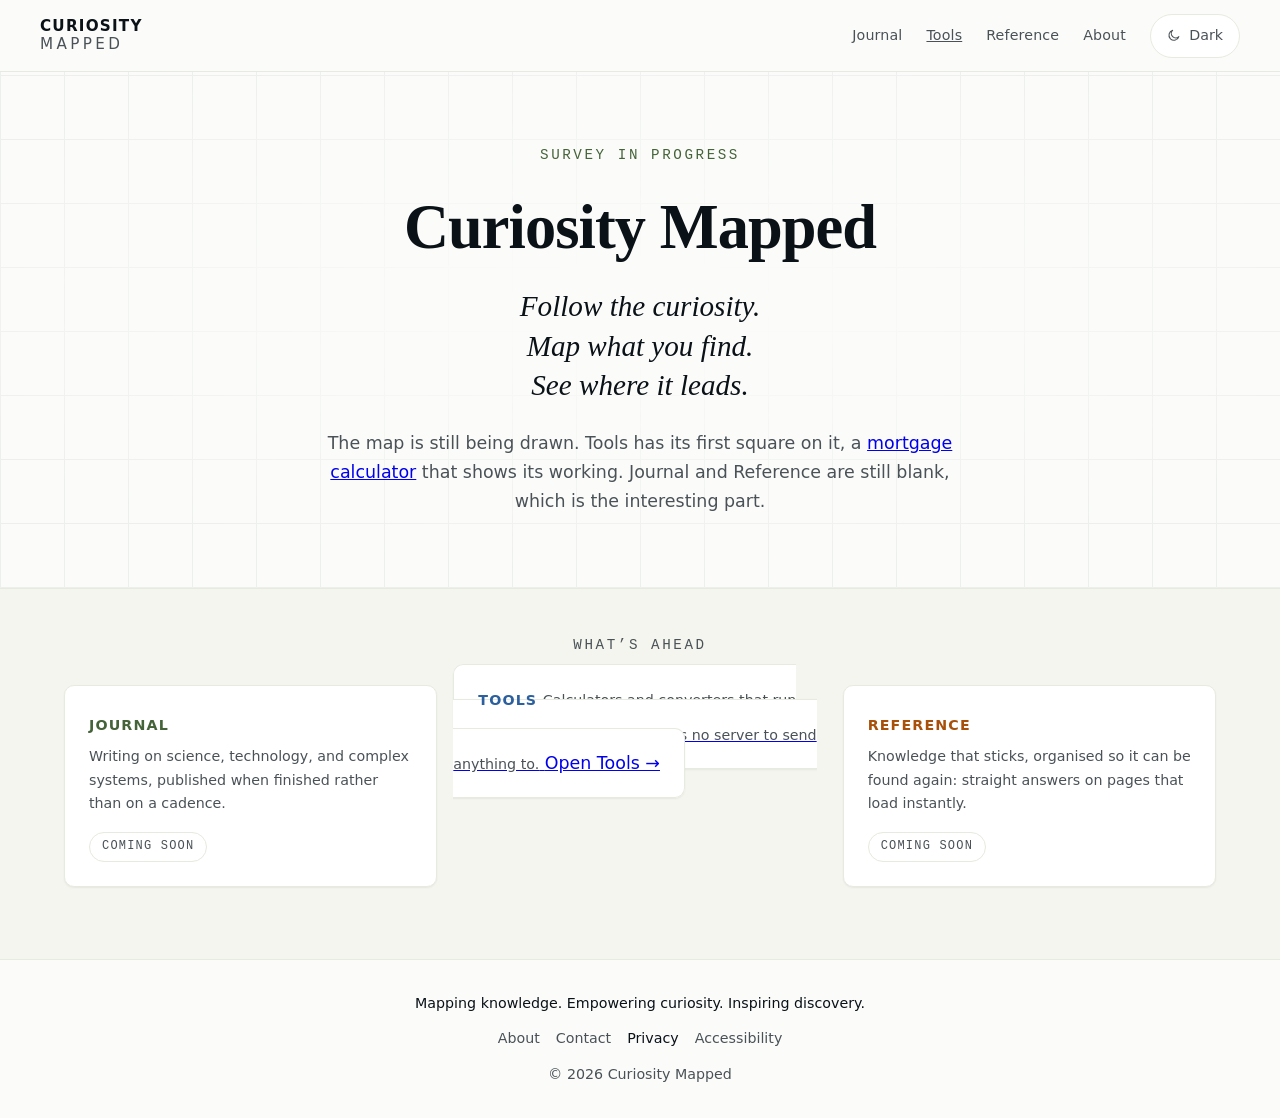
==== docs/index.html @ 0c702505 "reword the nav availability hint for screen readers" ====
<!DOCTYPE html>
<html lang="en">
<head>
<!-- Google tag (gtag.js) -->
<script async src="https://www.googletagmanager.com/gtag/js?id=G-6ZT7DLXEBG"></script>
<script>
  window.dataLayer = window.dataLayer || [];
  function gtag(){dataLayer.push(arguments);}
  gtag('js', new Date());

  gtag('config', 'G-6ZT7DLXEBG');
</script>
<!-- End Google tag -->
<meta charset="utf-8">
<meta name="viewport" content="width=device-width, initial-scale=1">
<meta name="referrer" content="strict-origin-when-cross-origin">

<!-- Cascade layer order is declared in the document, not in the stylesheet, so it
     can never depend on the order rules happen to appear in. -->
<style>@layer tokens, base, components, utilities;</style>

<title>Curiosity Mapped</title>
<meta name="description" content="Curiosity Mapped explores science, technology, and complex systems: tools, writing, and reference, all running in your browser. Launching soon.">

<link rel="canonical" href="https://curiositymapped.com/">

<meta name="color-scheme" content="light dark">
<meta name="theme-color" content="#fbfcfa" media="(prefers-color-scheme: light)">
<meta name="theme-color" content="#02090e" media="(prefers-color-scheme: dark)">

<meta property="og:type" content="website">
<meta property="og:site_name" content="Curiosity Mapped">
<meta property="og:title" content="Curiosity Mapped">
<meta property="og:description" content="Curiosity Mapped explores science, technology, and complex systems: tools, writing, and reference, all running in your browser. Launching soon.">
<meta property="og:url" content="https://curiositymapped.com/">
<meta property="og:locale" content="en_US">
<!-- Absolute by requirement: crawlers do not resolve relative og:image URLs. -->
<meta property="og:image" content="https://curiositymapped.com/assets/og.png">
<meta property="og:image:type" content="image/png">
<meta property="og:image:width" content="1200">
<meta property="og:image:height" content="630">
<meta property="og:image:alt" content="Curiosity Mapped: follow the curiosity, map what you find, see where it leads.">
<!-- Safe now that a 1200x630 image exists; a large-image card without one renders broken. -->
<meta name="twitter:card" content="summary_large_image">

<!-- A favicon has no cascade to inherit, so it carries its own prefers-color-scheme block. -->
<link rel="icon" href="data:image/svg+xml,%3Csvg xmlns='http://www.w3.org/2000/svg' viewBox='0 0 32 32'%3E%3Cstyle%3E.b{fill:%23fbfcfa}.s{stroke:%23456339}.d{fill:%23456339}@media(prefers-color-scheme:dark){.b{fill:%2302090e}.s{stroke:%23b9e87f}.d{fill:%23b9e87f}}%3C/style%3E%3Crect class='b' width='32' height='32' rx='6'/%3E%3Cpath class='s' d='M6 23C12 23 12 18 17 17 22 16 22 10 26 8' fill='none' stroke-width='2.2' stroke-linecap='round'/%3E%3Ccircle class='d' cx='6' cy='23' r='2.4'/%3E%3Ccircle class='d' cx='26' cy='8' r='2.4'/%3E%3C/svg%3E">

<link rel="icon" type="image/png" sizes="32x32" href="/assets/favicon-32.png">
<link rel="icon" type="image/png" sizes="16x16" href="/assets/favicon-16.png">
<!-- iOS ignores rel=icon entirely and masks this into its own squircle. -->
<link rel="apple-touch-icon" sizes="180x180" href="/assets/apple-touch-icon.png">
<link rel="manifest" href="/site.webmanifest">

<script>
  /* Runs before first paint, so the stored choice never flashes the wrong theme.
     localStorage *throws* in a private window or with site data blocked (it does
     not return null), and an uncaught throw here would leave the page unstyled.
     Placed above the stylesheet links: a parser-blocking script that follows a
     <link rel="stylesheet"> waits on that sheet to load before it runs. */
  try {
    var t = localStorage.getItem('cm-theme');
    if (t === 'dark' || t === 'light') document.documentElement.dataset.theme = t;
  } catch (e) {}
  document.documentElement.classList.add('js');
</script>

<!-- Listed in layer order for readability only. The @layer statement above already
     fixes the cascade, so these four sheets may land in any order. -->
<link rel="stylesheet" href="/css/tokens.css">
<link rel="stylesheet" href="/css/base.css">
<link rel="stylesheet" href="/css/components.css">
<link rel="stylesheet" href="/css/utilities.css">

<!-- Behaviour only; the pre-paint theme boot above must stay inline. -->
<script src="/js/main.js" defer></script>

<script type="application/ld+json">
{
  "@context": "https://schema.org",
  "@graph": [
    {
      "@type": "WebSite",
      "@id": "https://curiositymapped.com/#website",
      "url": "https://curiositymapped.com/",
      "name": "Curiosity Mapped",
      "description": "Curiosity Mapped explores science, technology, and complex systems: tools, writing, and reference, all running in your browser.",
      "publisher": { "@id": "https://curiositymapped.com/#org" },
      "inLanguage": "en"
    },
    {
      "@type": "Organization",
      "@id": "https://curiositymapped.com/#org",
      "name": "Curiosity Mapped",
      "url": "https://curiositymapped.com/",
      "slogan": "Mapping knowledge. Empowering curiosity. Inspiring discovery.",
      "logo": "https://curiositymapped.com/assets/icon-512.png"
    }
  ]
}
</script>
</head>

<body>
<a class="skip-link" href="#main">Skip to content</a>

<header class="header">
  <span class="wordmark">
    <span class="wordmark__line">Curiosity</span>
    <span class="wordmark__line wordmark__line--wide">Mapped</span>
  </span>

  <nav class="nav" aria-label="Primary">
    <p class="visually-hidden">Some of the map is still blank. Tools is the first area to take shape; Journal and Reference will follow.</p>
    <ul class="nav__list">
      <li><span class="nav__item">Journal</span></li>
      <li><a class="nav__item nav__item--link" href="/tools/">Tools</a></li>
      <li><span class="nav__item">Reference</span></li>
      <li><span class="nav__item">About</span></li>
    </ul>
  </nav>

  <button class="toggle" type="button" id="theme-toggle" aria-label="Switch theme">
    <svg id="theme-icon" viewBox="0 0 24 24" fill="none" stroke="currentColor" stroke-width="1.8"
         stroke-linecap="round" stroke-linejoin="round" aria-hidden="true" focusable="false">
      <circle cx="12" cy="12" r="4"></circle>
      <path d="M12 2v2M12 20v2M4.9 4.9l1.4 1.4M17.7 17.7l1.4 1.4M2 12h2M20 12h2M4.9 19.1l1.4-1.4M17.7 6.3l1.4-1.4"></path>
    </svg>
    <span id="theme-label">Dark</span>
  </button>
</header>

<main id="main" tabindex="-1">
  <section class="hero" aria-labelledby="hero-title">
    <div class="hero__sweep" aria-hidden="true"></div>

    <p class="hero__kicker rise" style="--i:0">Survey in progress</p>

    <h1 class="hero__title rise" id="hero-title" style="--i:1">Curiosity Mapped</h1>

    <p class="motto rise" style="--i:2">
      Follow the curiosity.<br>
      Map what you find.<br>
      See where it leads.
    </p>

    <p class="hero__note rise" style="--i:3">
      The map is still being drawn. Tools has its first square on it, a
      <a href="/tools/mortgage-calculator.html">mortgage calculator</a> that shows its
      working. Journal and Reference are still blank, which is the interesting part.
    </p>
  </section>

  <section class="ahead" aria-labelledby="ahead-title">
    <div class="ahead__inner">
      <h2 class="ahead__title" id="ahead-title">What&rsquo;s ahead</h2>
      <ul class="cards">
        <li class="card card--journal rise" style="--i:4">
          <span class="card__label">Journal</span>
          <p class="card__text">Writing on science, technology, and complex systems, published when finished rather than on a cadence.</p>
          <span class="card__soon">Coming soon</span>
        </li>
        <li class="rise" style="--i:5">
          <a class="card card--tools card--link" href="/tools/">
            <span class="card__label">Tools</span>
            <span class="card__text">Calculators and converters that run entirely in your browser. There is no server to send anything to.</span>
            <span class="card__go">Open Tools &rarr;</span>
          </a>
        </li>
        <li class="card card--reference rise" style="--i:6">
          <span class="card__label">Reference</span>
          <p class="card__text">Knowledge that sticks, organised so it can be found again: straight answers on pages that load instantly.</p>
          <span class="card__soon">Coming soon</span>
        </li>
      </ul>
    </div>
  </section>
</main>

<footer class="footer">
  <div class="footer__inner">
    <p class="footer__tagline">Mapping knowledge. Empowering curiosity. Inspiring discovery.</p>
    <nav class="footer__legal" aria-label="Footer">
      <p class="visually-hidden">Only the Privacy page is published so far; the others are coming soon.</p>
      <span>About</span>
      <span>Contact</span>
      <a href="/privacy.html">Privacy</a>
      <span>Accessibility</span>
    </nav>
    <p>&copy; <span class="year">2026</span> Curiosity Mapped</p>
  </div>
</footer>
</body>
</html>
---- css/tokens.css ----
@layer tokens {
  /*
   * TIER 1: the raw ramps. Ported unchanged from the reference palette so the
   * measured contrast floors below still hold. Only entries this page actually
   * uses are carried over.
   */
  :root {
    --green-200: #cbe9a8;
    --green-300: #b9e87f;
    --green-400: #addc91;
    --green-600: #5f7253;
    --green-700: #456339;
    --green-800: #354c2c;
    --green-900: #23331d;

    --ink-100: #d6dade;
    --ink-300: #9aa0a6;
    --ink-500: #586570;
    --ink-600: #4a5257;
    --ink-700: #343d45;
    --ink-800: #16202a;
    --ink-900: #0a1117;
    --ink-950: #02090e;

    --paper-050: #ffffff;
    --paper-100: #fbfcfa;
    --paper-200: #f3f5ee;
    --paper-300: #e7eade;
    --paper-400: #c2c9bd;
    --paper-500: #7e8783;

    --blue-300: #6ba8ec;
    --blue-700: #2b5f9e;
    --orange-300: #f5a24a;
    --orange-400: #f5851f;
    --orange-700: #a8500a;
  }

  /*
   * TIER 2: semantic roles. The only colour names the rules below may use.
   *
   * Light is authored on bare :root, so a page with CSS only partly applied, or
   * printed, still falls back to dark ink on a light ground.
   *
   * The dark block is written TWICE on purpose. A media query cannot express
   * "the reader picked dark while the OS says light", so the stored choice needs
   * a selector of its own.
   *
   * Contrast floors held from the reference palette:
   *   --text, --text-dim   7.0:1 (AAA)   --accent          6.0:1
   *   category accents     4.5:1 (AA)    --edge, --focus   3.0:1
   */
  :root {
    --bg: var(--paper-100);
    --surface: var(--paper-050);
    --surface-sunk: var(--paper-200);

    --text: var(--ink-900);
    --text-dim: var(--ink-600);

    --rule: var(--paper-300);
    --edge: var(--paper-500);
    --focus: var(--green-700);

    --accent: var(--green-700);
    --on-accent: var(--paper-050);

    --journal: var(--green-700);
    --tools: var(--blue-700);
    --reference: var(--orange-700);

    /*
     * `transparent` in daylight, and that is the whole trick: emissive rules
     * carry `drop-shadow(0 0 6px var(--glow))` unconditionally, so it becomes a
     * no-op here. No rule anywhere below branches on theme.
     */
    --glow: transparent;

    --grid-line: var(--ink-800);
    --grid-opacity: 0.055;
    --sweep: color-mix(in srgb, var(--green-700) 18%, transparent);

    --selection: var(--green-200);
    color-scheme: light;
  }

  @media (prefers-color-scheme: dark) {
    :root:not([data-theme='light']) {
      --bg: var(--ink-950);
      --surface: var(--ink-900);
      --surface-sunk: var(--ink-900);

      --text: #ffffff;
      --text-dim: var(--ink-300);

      --rule: var(--ink-800);
      --edge: var(--ink-500);
      --focus: var(--green-300);

      --accent: var(--green-300);
      --on-accent: var(--ink-950);

      --journal: var(--green-300);
      --tools: var(--blue-300);
      --reference: var(--orange-400);

      --glow: color-mix(in srgb, var(--green-300) 35%, transparent);

      --grid-line: var(--ink-100);
      --grid-opacity: 0.09;
      --sweep: color-mix(in srgb, var(--green-300) 14%, transparent);

      --selection: var(--green-800);
      color-scheme: dark;
    }
  }

  /* Duplicated deliberately; see the note above. */
  :root[data-theme='dark'] {
    --bg: var(--ink-950);
    --surface: var(--ink-900);
    --surface-sunk: var(--ink-900);

    --text: #ffffff;
    --text-dim: var(--ink-300);

    --rule: var(--ink-800);
    --edge: var(--ink-500);
    --focus: var(--green-300);

    --accent: var(--green-300);
    --on-accent: var(--ink-950);

    --journal: var(--green-300);
    --tools: var(--blue-300);
    --reference: var(--orange-400);

    --glow: color-mix(in srgb, var(--green-300) 35%, transparent);

    --grid-line: var(--ink-100);
    --grid-opacity: 0.09;
    --sweep: color-mix(in srgb, var(--green-300) 14%, transparent);

    --selection: var(--green-800);
    color-scheme: dark;
  }

  /* A third tier re-pointing the same roles. No rule below knows it exists. */
  @media (prefers-contrast: more) {
    :root {
      --text: #000000;
      --text-dim: var(--ink-800);
      --rule: var(--paper-400);
      --edge: var(--ink-600);
      --accent: var(--green-900);
      --focus: var(--green-900);
      --journal: var(--green-900);
      --tools: #123a63;
      --reference: #7a3a06;
      --glow: transparent;
      --grid-opacity: 0;
    }
    :root:not([data-theme='light']),
    :root[data-theme='dark'] {
      --text: #ffffff;
      --text-dim: var(--ink-100);
      --rule: var(--ink-700);
      --edge: var(--ink-300);
      --accent: var(--green-200);
      --focus: var(--green-200);
      --journal: var(--green-200);
      --tools: #a8ccf4;
      --reference: var(--orange-300);
      --glow: transparent;
      --grid-opacity: 0;
    }
  }

  /* TIER 3: type, space, shape. */
  :root {
    --font-display: ui-serif, Georgia, 'Iowan Old Style', 'Times New Roman', serif;
    --font-body: system-ui, -apple-system, 'Segoe UI', Roboto, 'Helvetica Neue', Arial, sans-serif;
    --font-mono: ui-monospace, SFMono-Regular, Menlo, Consolas, monospace;

    --track-tight: -0.015em;
    --track-wide: 0.08em;
    --track-wordmark: 0.22em;

    --t--1: clamp(0.83rem, 0.81rem + 0.11vw, 0.89rem);
    --t-0: clamp(1rem, 0.97rem + 0.16vw, 1.09rem);
    --t-1: clamp(1.2rem, 1.13rem + 0.35vw, 1.42rem);
    --t-2: clamp(1.44rem, 1.31rem + 0.64vw, 1.85rem);
    --t-3: clamp(1.73rem, 1.58rem + 0.75vw, 2.22rem);
    /* --t-4 stays unclaimed: nothing on the site sits between a page title and
       the hero display size, and an unused step is a step that drifts. */
    --t-5: clamp(2.4rem, 1.85rem + 2.75vw, 3.9rem);

    --leading-tight: 1.15;
    --leading-snug: 1.35;
    --leading-body: 1.65;

    --s-1: 0.25rem; --s-2: 0.5rem; --s-3: 0.75rem; --s-4: 1rem;
    --s-5: 1.5rem;  --s-6: 2rem;   --s-7: 3rem;    --s-8: 4.5rem;

    --measure: 60ch;
    --width-page: 72rem;
    --gutter: clamp(1rem, 4vw, 2.5rem);
    --header-h: 4.5rem;

    --radius-sm: 6px;
    --radius-md: 10px;
    --radius-pill: 999px;

    --shadow-sm: 0 1px 2px rgb(2 9 14 / 0.06);
    --dur-fast: 140ms;
    --dur: 240ms;
    --dur-slow: 1200ms;
    --stagger: 70ms;
    --ease: cubic-bezier(0.2, 0, 0, 1);
  }

  /* Motion is zeroed at the token level, so no rule below needs to know.
     --stagger is zeroed alongside the durations: zeroing duration alone would
     still hold each element invisible until its delay elapsed, which is the
     staggered fade-in a reduced-motion reader asked not to see. */
  @media (prefers-reduced-motion: reduce) {
    :root {
      --dur-fast: 1ms;
      --dur: 1ms;
      --dur-slow: 1ms;
      --stagger: 0ms;
    }
  }
}
---- css/base.css ----
@layer base {
  *, *::before, *::after { box-sizing: border-box; }

  html { -webkit-text-size-adjust: 100%; }

  body {
    margin: 0;
    min-height: 100svh;
    display: flex;
    flex-direction: column;
    background: var(--bg);
    color: var(--text);
    font-family: var(--font-body);
    font-size: var(--t-0);
    line-height: var(--leading-body);
    -webkit-font-smoothing: antialiased;
  }

  h1, h2 {
    margin: 0;
    font-family: var(--font-display);
    font-weight: 600;
    line-height: var(--leading-tight);
    letter-spacing: var(--track-tight);
    text-wrap: balance;
  }

  p { margin: 0; text-wrap: pretty; }
  ul { margin: 0; padding: 0; list-style: none; }

  ::selection { background: var(--selection); color: var(--text); }

  /*
   * One focus treatment for the whole page. `outline`, not `box-shadow`, so it
   * survives overflow:hidden and forced-colors mode.
   */
  :focus-visible {
    outline: 2px solid var(--focus);
    outline-offset: 2px;
    border-radius: var(--radius-sm);
  }

  /*
   * body is the flex column, so <main> is the item that has to absorb the spare
   * height. Without this the footer stops wherever the content happens to end on
   * a viewport taller than the page, and .hero's own `flex: 1` never sees any
   * free space to claim, because its parent was never given any.
   */
  main {
    flex: 1 0 auto;
    display: flex;
    flex-direction: column;
  }

  /* The destination is a region, not a control, so it takes focus silently. */
  main:focus { outline: none; }
}
---- css/components.css ----
@layer components {
  .skip-link {
    position: absolute;
    inset-inline-start: var(--s-4);
    inset-block-start: -100%;
    z-index: 100;
    padding: var(--s-3) var(--s-5);
    background: var(--accent);
    color: var(--on-accent);
    font-size: var(--t--1);
    font-weight: 600;
    text-decoration: none;
    border-radius: var(--radius-sm);
  }
  .skip-link:focus { inset-block-start: var(--s-3); }

  /* ---------- header ---------- */

  .header {
    position: sticky;
    inset-block-start: 0;
    z-index: 50;
    display: flex;
    flex-wrap: wrap;
    align-items: center;
    gap: var(--s-4) var(--s-5);
    min-height: var(--header-h);
    padding: var(--s-3) var(--gutter);
    border-block-end: 1px solid var(--rule);
    background: color-mix(in srgb, var(--bg) 88%, transparent);
    backdrop-filter: blur(8px);
  }

  /*
   * The two words are set as a grid so the tracking can differ per line. The
   * looser, lighter second line optically matches the width of the first.
   */
  .wordmark {
    display: grid;
    font-size: 0.95rem;
    line-height: 1.18;
    text-transform: uppercase;
    color: var(--text);
    /* Inert on the home page, where this is a <span>; on every other page the
       wordmark is the link home and must not pick up default underlining. */
    text-decoration: none;
  }
  .wordmark__line { font-weight: 600; letter-spacing: var(--track-wide); }
  .wordmark__line--wide {
    font-weight: 400;
    letter-spacing: var(--track-wordmark);
    /* Claw back the trailing gap the last letter's tracking leaves behind. */
    margin-inline-end: calc(-1 * var(--track-wordmark));
    color: var(--text-dim);
  }

  .nav { margin-inline-start: auto; }
  .nav__list {
    display: flex;
    flex-wrap: wrap;
    gap: var(--s-2) var(--s-5);
    font-size: var(--t--1);
  }
  /*
   * Rendered as spans, not anchors. An <a> with no href is not a link and is not
   * focusable, which is exactly right here: there is nowhere to go yet, so the
   * item should never enter the tab order or offer a dead target.
   */
  .nav__item {
    color: var(--text-dim);
    cursor: default;
    letter-spacing: 0.01em;
  }

  /* ---------- hero ---------- */

  .hero {
    position: relative;
    isolation: isolate;
    overflow: hidden;
    display: flex;
    flex-direction: column;
    align-items: center;
    justify-content: center;
    gap: var(--s-5);
    padding: var(--s-8) var(--gutter);
    text-align: center;
    flex: 1 0 auto;
  }

  /*
   * The graticule: two repeating gradients, no image and no SVG. Masked with a
   * radial fade so it never runs up against the text it sits behind.
   */
  .hero::before {
    content: '';
    position: absolute;
    inset: 0;
    z-index: -2;
    opacity: var(--grid-opacity);
    background:
      repeating-linear-gradient(0deg, var(--grid-line) 0 1px, transparent 1px 64px),
      repeating-linear-gradient(90deg, var(--grid-line) 0 1px, transparent 1px 64px);
    -webkit-mask-image: radial-gradient(ellipse 70% 60% at 50% 45%, transparent 10%, #000 85%);
    mask-image: radial-gradient(ellipse 70% 60% at 50% 45%, transparent 10%, #000 85%);
  }

  /*
   * A single band of light crosses the grid once on load, then stops. One pass,
   * not a loop; a looping background reads as decoration competing with copy.
   */
  .hero__sweep {
    position: absolute;
    inset-block: 0;
    inset-inline-start: 0;
    z-index: -1;
    width: 45%;
    pointer-events: none;
    background: linear-gradient(105deg, transparent, var(--sweep), transparent);
    transform: translate3d(-120%, 0, 0);
    animation: sweep var(--dur-slow) var(--ease) 200ms 1 forwards;
  }
  @keyframes sweep {
    from { transform: translate3d(-120%, 0, 0); }
    to   { transform: translate3d(340%, 0, 0); opacity: 0; }
  }
  /* The zeroed --dur-slow would still fire this in 1ms; suppress it outright. */
  @media (prefers-reduced-motion: reduce) {
    .hero__sweep { animation: none; opacity: 0; }
  }

  .hero__kicker {
    font-family: var(--font-mono);
    font-size: var(--t--1);
    letter-spacing: 0.18em;
    text-transform: uppercase;
    color: var(--accent);
    filter: drop-shadow(0 0 6px var(--glow));
  }

  .hero__title { font-size: var(--t-5); max-width: 16ch; }

  .motto {
    font-family: var(--font-display);
    font-size: var(--t-2);
    font-style: italic;
    line-height: var(--leading-snug);
    color: var(--text);
    max-width: 24ch;
  }
  /* The line breaks are a typographic choice, so they only apply where they fit. */
  .motto br { display: none; }
  @media (min-width: 40rem) {
    .motto { max-width: none; }
    .motto br { display: inline; }
  }

  .hero__note {
    max-width: var(--measure);
    color: var(--text-dim);
  }

  /* ---------- what's ahead ---------- */

  .ahead {
    padding: var(--s-7) var(--gutter) var(--s-8);
    border-block-start: 1px solid var(--rule);
    background: var(--surface-sunk);
  }
  .ahead__inner { max-width: var(--width-page); margin-inline: auto; }

  .ahead__title {
    font-family: var(--font-mono);
    font-size: var(--t--1);
    font-weight: 400;
    letter-spacing: 0.18em;
    text-transform: uppercase;
    color: var(--text-dim);
    text-align: center;
    margin-block-end: var(--s-6);
  }

  .cards {
    display: grid;
    grid-template-columns: repeat(auto-fit, minmax(15rem, 1fr));
    gap: var(--s-4);
  }

  .card {
    padding: var(--s-5);
    border: 1px solid var(--rule);
    border-radius: var(--radius-md);
    background: var(--surface);
    box-shadow: var(--shadow-sm);
  }
  .card__label {
    display: inline-block;
    margin-block-end: var(--s-2);
    font-size: var(--t--1);
    font-weight: 600;
    letter-spacing: var(--track-wide);
    text-transform: uppercase;
    color: var(--tint);
    filter: drop-shadow(0 0 6px var(--glow));
  }
  .card--journal { --tint: var(--journal); }
  .card--tools { --tint: var(--tools); }
  .card--reference { --tint: var(--reference); }

  .card__text { color: var(--text-dim); font-size: var(--t--1); }

  .card__soon {
    display: inline-block;
    margin-block-start: var(--s-4);
    padding: var(--s-1) var(--s-3);
    border: 1px solid var(--rule);
    border-radius: var(--radius-pill);
    font-family: var(--font-mono);
    font-size: 0.75rem;
    letter-spacing: 0.1em;
    text-transform: uppercase;
    color: var(--text-dim);
  }

  /* ---------- theme toggle ---------- */

  /*
   * Hidden until the inline head script adds `.js` to <html>. Without scripting
   * the control would be present and dead, which is worse than absent; the page
   * still themes correctly from prefers-color-scheme alone.
   */
  .toggle { display: none; }
  .js .toggle {
    display: inline-flex;
    align-items: center;
    gap: var(--s-2);
    min-height: 44px;
    padding: var(--s-2) var(--s-4);
    border: 1px solid var(--rule);
    border-radius: var(--radius-pill);
    background: var(--surface);
    color: var(--text-dim);
    font: inherit;
    font-size: var(--t--1);
    cursor: pointer;
    transition: color var(--dur-fast) var(--ease), border-color var(--dur-fast) var(--ease);
  }
  /*
   * The header right-aligns its last item via .nav's auto margin. On a page with
   * no nav the toggle has to do it itself; giving BOTH an auto margin would split
   * the free space between them and strand the nav mid-header, so it is a
   * modifier rather than a rule on .toggle.
   */
  .toggle--end { margin-inline-start: auto; }

  .toggle:hover { color: var(--text); border-color: var(--edge); }
  .toggle svg { width: 1em; height: 1em; }

  /* ---------- footer ---------- */

  .footer {
    padding: var(--s-6) var(--gutter);
    border-block-start: 1px solid var(--rule);
    background: var(--bg);
    color: var(--text-dim);
    font-size: var(--t--1);
    text-align: center;
  }
  .footer__inner {
    max-width: var(--width-page);
    margin-inline: auto;
    display: flex;
    flex-direction: column;
    align-items: center;
    gap: var(--s-3);
  }
  .footer__tagline { color: var(--text); }
  .footer__legal {
    display: flex;
    flex-wrap: wrap;
    justify-content: center;
    gap: var(--s-2) var(--s-4);
  }
  .footer__legal span { color: var(--text-dim); cursor: default; }
  /*
   * The published siblings of those spans. Undecorated so the row still reads as
   * one line of small print rather than a rule of underlines; the hover accent
   * and the global focus ring carry the affordance.
   */
  .footer__legal a {
    color: var(--text);
    text-decoration: none;
    transition: color var(--dur-fast) var(--ease);
  }
  .footer__legal a:hover { color: var(--accent); }
  /* On its own page the link is still a link, but it should not invite the click. */
  .footer__legal a[aria-current='page'] { color: var(--text-dim); }

  /* ---------- legal / long-form ---------- */

  /*
   * base.css zeroes everything running text needs: margins on p, list markers and
   * padding on ul, and it styles no h3, a, li or hr at all. That is right for a
   * site of composed layouts, so the prose defaults are re-established HERE,
   * scoped to .legal, rather than being handed back globally.
   */
  .legal {
    max-width: var(--measure);
    margin-inline: auto;
    padding: var(--s-7) var(--gutter) var(--s-8);
  }

  .legal__title { font-size: var(--t-3); }

  /* Set like .hero__kicker, minus the accent and its glow: this is a date stamp,
     not a signal. */
  .legal__meta {
    font-family: var(--font-mono);
    font-size: var(--t--1);
    letter-spacing: 0.12em;
    text-transform: uppercase;
    color: var(--text-dim);
    margin-block-start: var(--s-3);
  }

  .legal h2 {
    font-size: var(--t-1);
    margin-block: var(--s-6) var(--s-3);
  }
  /* base.css styles h1 and h2 only, so h3 states the family and weight itself. */
  .legal h3 {
    margin-block: var(--s-5) var(--s-2);
    font-family: var(--font-display);
    font-weight: 600;
    font-size: var(--t-0);
    line-height: var(--leading-snug);
    color: var(--text);
  }

  /*
   * .header is sticky, so an anchor jump would otherwise park the heading behind
   * it. Offset by the header's own height rather than a guessed pixel value.
   */
  .legal :is(h2, h3) { scroll-margin-block-start: calc(var(--header-h) + var(--s-4)); }

  .legal p { margin-block-end: var(--s-4); }

  .legal ul {
    list-style: disc;
    padding-inline-start: var(--s-5);
    margin-block-end: var(--s-4);
  }
  .legal li { margin-block-end: var(--s-2); }
  .legal li::marker { color: var(--text-dim); }

  /*
   * The first body links on the site. .backlink is a pill control and .skip-link
   * is furniture; neither works inside a sentence, so running links are underlined
   * in the ordinary way and lean on the global :focus-visible ring.
   */
  .legal a {
    color: var(--accent);
    text-decoration: underline;
    text-underline-offset: 0.15em;
    text-decoration-thickness: from-font;
    transition: color var(--dur-fast) var(--ease);
  }
  .legal a:hover { color: var(--text); text-decoration-thickness: 2px; }

  .legal strong { font-weight: 600; }

  .legal hr {
    border: 0;
    border-block-start: 1px solid var(--rule);
    margin-block: var(--s-6);
  }

  .legal__colophon,
  .legal__updated {
    color: var(--text-dim);
    font-size: var(--t--1);
  }

  /* ---------- one-shot entrance ---------- */

  .rise {
    animation: rise var(--dur) var(--ease) both;
    animation-delay: calc(var(--i, 0) * var(--stagger));
  }
  @keyframes rise {
    from { opacity: 0; transform: translate3d(0, 8px, 0); }
    to   { opacity: 1; transform: none; }
  }

  /* ---------- 404 ---------- */

  /*
   * The one real link on the site so far, so it is styled as a control rather
   * than as body text: it reuses the toggle's pill geometry, including the 44px
   * minimum target, and does not depend on .js being present the way .toggle does.
   */
  .backlink {
    display: inline-flex;
    align-items: center;
    gap: var(--s-2);
    min-height: 44px;
    padding: var(--s-2) var(--s-5);
    border: 1px solid var(--edge);
    border-radius: var(--radius-pill);
    background: var(--surface);
    color: var(--text);
    font-size: var(--t--1);
    font-weight: 600;
    text-decoration: none;
    transition: color var(--dur-fast) var(--ease), border-color var(--dur-fast) var(--ease);
  }
  .backlink:hover { color: var(--accent); border-color: var(--accent); }

  /*
   * Print: animations do not run, so `animation-fill-mode: both` could otherwise
   * leave the backwards-filled state (opacity 0) on the page. This is the only
   * path by which content could ever print blank.
   */
  @media print {
    .rise { opacity: 1 !important; transform: none !important; animation: none !important; }
    .hero::before, .hero__sweep, .toggle, .skip-link { display: none !important; }
    .header, .ahead, .footer { border-color: #ccc; background: #fff; }
    body { background: #fff; color: #000; }
    .card { border-color: #ccc; box-shadow: none; }
    /* Reading measure is a screen concern; on paper the margins already set it. */
    .legal { max-width: none; }
  }
}
---- css/utilities.css ----
@layer utilities {
  /*
   * Declared last so it cannot lose a specificity fight with anything above.
   */
  .visually-hidden {
    position: absolute;
    width: 1px; height: 1px;
    margin: -1px; padding: 0;
    overflow: hidden;
    clip-path: inset(50%);
    white-space: nowrap;
    border: 0;
  }
}
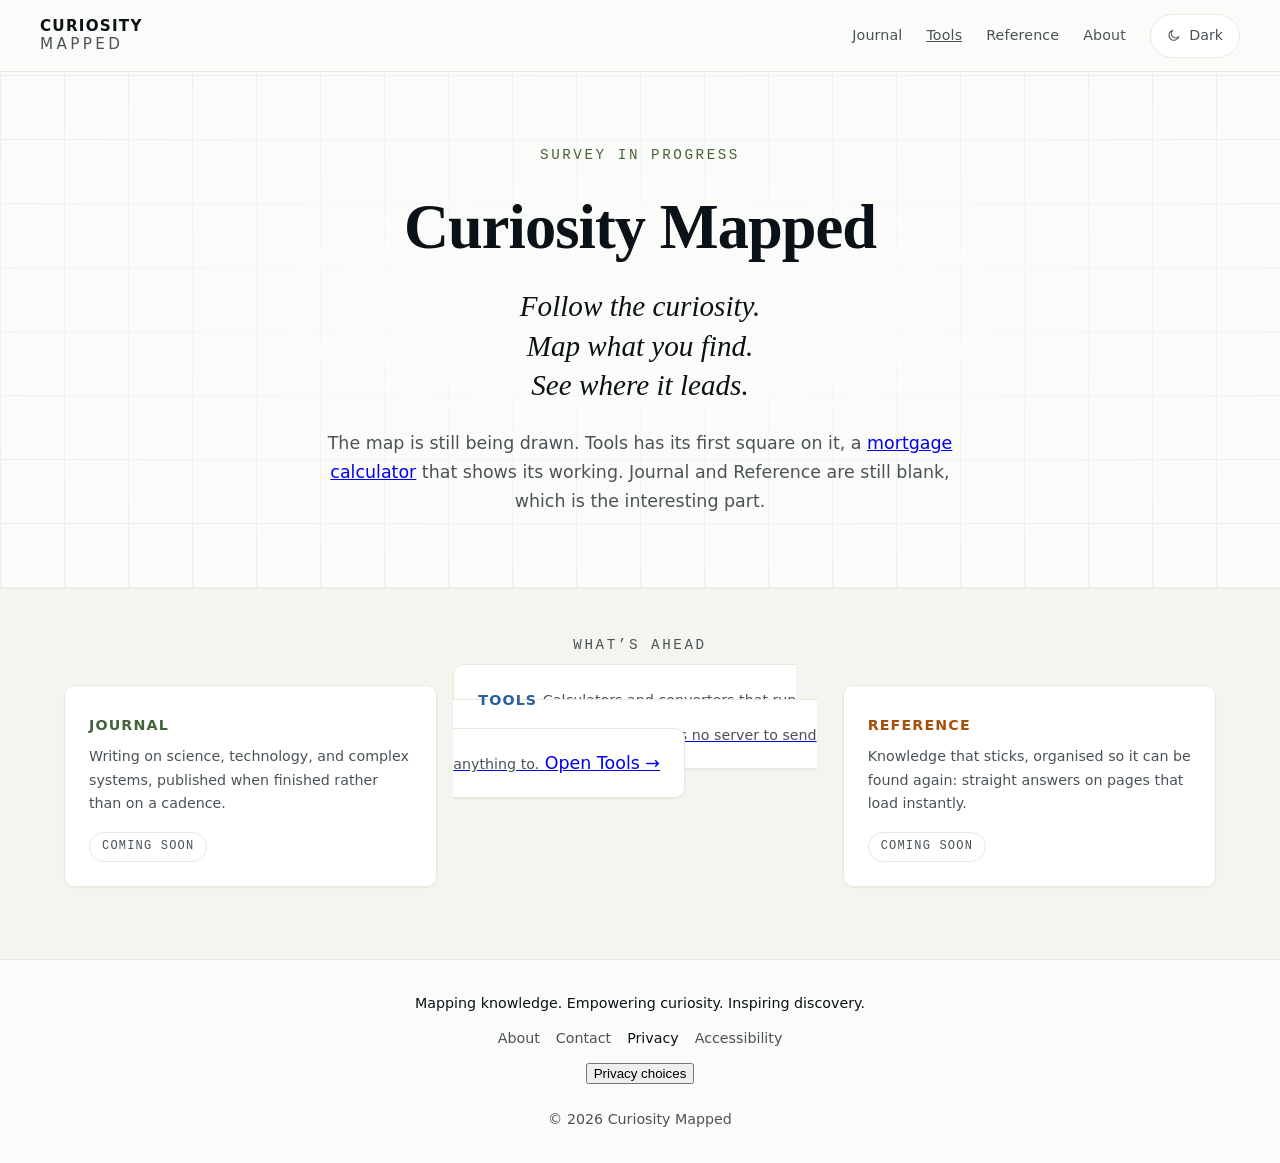
==== commit d9ac3364: "implement consent mechanism" ====
--- a/docs/index.html
+++ b/docs/index.html
@@ -2,13 +2,168 @@
 <html lang="en">
 <head>
 <!-- Google tag (gtag.js) -->
+<script>
+  /* Consent Mode defaults, declared before the tag loads. The order is
+     load-bearing: gtag.js drains whatever is already queued in dataLayer, so a
+     default that arrived after the loader would not apply to the first hit. */
+  window.dataLayer = window.dataLayer || [];
+  function gtag(){dataLayer.push(arguments);}
+
+  /* Denied by default in the EEA, the UK, and Switzerland. Google resolves the
+     region from the request IP, which is the only geography a static site can
+     consult without adding a third-party lookup to every page load. */
+  gtag('consent', 'default', {
+    ad_storage: 'denied',
+    ad_user_data: 'denied',
+    ad_personalization: 'denied',
+    analytics_storage: 'denied',
+    region: ['AT','BE','BG','CH','CY','CZ','DE','DK','EE','ES','FI','FR','GB',
+             'GR','HR','HU','IE','IS','IT','LI','LT','LU','LV','MT','NL','NO',
+             'PL','PT','RO','SE','SI','SK']
+  });
+
+  /* Everywhere else analytics is on until the visitor says otherwise. The three
+     advertising signals stay denied in every region: the banner asks about
+     analytics only, and granting what was never asked for would misreport it. */
+  gtag('consent', 'default', {
+    ad_storage: 'denied',
+    ad_user_data: 'denied',
+    ad_personalization: 'denied',
+    analytics_storage: 'granted'
+  });
+
+  gtag('set', 'ads_data_redaction', true);
+
+  /* The only code on the site that speaks to Google. The banner in consent.js
+     calls set() and never touches gtag itself, so the consent interface can be
+     replaced -- by a certified CMP, if advertising is ever added -- without any
+     of this moving. */
+  window.cmConsent = (function () {
+    var ID = 'G-6ZT7DLXEBG';
+    var KEY = 'cm-consent';
+    var VERSION = 1;
+    var MAX_AGE = 31536000000; /* 12 months, in milliseconds */
+    var KEEP = /^(utm_source|utm_medium|utm_campaign|utm_term|utm_content|gclid|gbraid|wbraid)$/;
+
+    /* Fails closed. Anything this cannot positively recognise as a current,
+       unexpired choice reads as no choice at all, which leaves the regional
+       default in force and shows the banner. localStorage throws rather than
+       returning null in a private window, hence the catch. */
+    function read() {
+      try {
+        var c = JSON.parse(localStorage.getItem(KEY));
+        if (!c || c.v !== VERSION) return null;
+        if (c.analytics !== 'granted' && c.analytics !== 'denied') return null;
+        if (typeof c.ts !== 'number' || Date.now() - c.ts > MAX_AGE) return null;
+        return c.analytics;
+      } catch (e) { return null; }
+    }
+
+    function write(state) {
+      try {
+        localStorage.setItem(KEY, JSON.stringify(
+          { v: VERSION, analytics: state, ts: Date.now() }
+        ));
+      } catch (e) {}
+    }
+
+    /* Strips every query parameter the site does not put there itself, so that
+       no future URL can carry a browser-tool input into page_location. Nothing
+       on the site writes to the URL today; this is what keeps that true if one
+       day something does. The allowlist is what leaves campaign attribution
+       working, should it ever be used. */
+    function url(href) {
+      if (!href) return href;
+      var a = document.createElement('a');
+      a.href = href;
+      var kept = [];
+      var parts = a.search.replace(/^\?/, '').split('&');
+      for (var i = 0; i < parts.length; i++) {
+        if (parts[i] && KEEP.test(parts[i].split('=')[0])) kept.push(parts[i]);
+      }
+      return a.protocol + '//' + a.host + a.pathname +
+             (kept.length ? '?' + kept.join('&') : '');
+    }
+
+    /* Withdrawal has to remove what is already there: a consent update stops GA
+       writing cookies, it does not clear the ones written before it. */
+    function purge() {
+      var all = document.cookie.split(';');
+      for (var i = 0; i < all.length; i++) {
+        var name = all[i].split('=')[0].replace(/^\s+|\s+$/g, '');
+        if (name.indexOf('_ga') !== 0) continue;
+        document.cookie = name + '=; Max-Age=0; path=/';
+        var domain = location.hostname;
+        while (domain.indexOf('.') > -1) {
+          document.cookie = name + '=; Max-Age=0; path=/; domain=' + domain;
+          document.cookie = name + '=; Max-Age=0; path=/; domain=.' + domain;
+          domain = domain.slice(domain.indexOf('.') + 1);
+        }
+      }
+    }
+
+    function apply(state) {
+      gtag('consent', 'update', { analytics_storage: state });
+      /* Advanced consent mode keeps sending cookieless pings while storage is
+         denied. That is the right behaviour for someone who has not answered
+         yet, and it is not what Reject means, so an explicit denial also trips
+         Google's own per-measurement-ID kill switch. Assigned rather than set,
+         because the flag is read at hit time: leaving it true would silently
+         make a later change of mind do nothing. */
+      window['ga-disable-' + ID] = state === 'denied';
+    }
+
+    var api = {
+      ID: ID,
+      KEY: KEY,
+      VERSION: VERSION,
+      MAX_AGE: MAX_AGE,
+      read: read,
+      url: url,
+      state: read(),
+
+      set: function (state) {
+        write(state);
+        apply(state);
+        /* No page view is replayed here. Where the default was already
+           granted -- everywhere outside the denied regions -- this document was
+           counted on load, and sending another would count it twice. Where the
+           default was denied, accepting costs the entry page view and every
+           page after it is measured normally. An overcount corrupts the numbers
+           for most visitors; an undercount of one view understates them for
+           some. gtag does not replay it either, which was measured rather than
+           assumed. */
+        if (state === 'denied') purge();
+        api.state = state;
+      },
+
+      /* For another tab reacting to a storage event: the choice is already
+         written, only this document's Google state needs to catch up. */
+      sync: function (state) {
+        if (state) apply(state);
+        if (state === 'denied') purge();
+        api.state = state;
+      }
+    };
+
+    if (api.state) apply(api.state);
+    return api;
+  })();
+</script>
 <script async src="https://www.googletagmanager.com/gtag/js?id=G-6ZT7DLXEBG"></script>
 <script>
-  window.dataLayer = window.dataLayer || [];
-  function gtag(){dataLayer.push(arguments);}
   gtag('js', new Date());
-
-  gtag('config', 'G-6ZT7DLXEBG');
+  (function () {
+    var cfg = { page_location: cmConsent.url(location.href) };
+    /* An external referrer is Google's to interpret and cannot carry anything
+       typed into this site. A same-origin one goes through the same sanitiser,
+       so a value that reached one page's URL could not follow the reader to the
+       next one either. */
+    if (document.referrer && document.referrer.indexOf(location.origin) === 0) {
+      cfg.page_referrer = cmConsent.url(document.referrer);
+    }
+    gtag('config', 'G-6ZT7DLXEBG', cfg);
+  })();
 </script>
 <!-- End Google tag -->
 <meta charset="utf-8">
@@ -74,6 +229,7 @@
 
 <!-- Behaviour only; the pre-paint theme boot above must stay inline. -->
 <script src="/js/main.js" defer></script>
+<script src="/js/consent.js" defer></script>
 
 <script type="application/ld+json">
 {
@@ -187,6 +343,8 @@
       <a href="/privacy.html">Privacy</a>
       <span>Accessibility</span>
     </nav>
+    <button type="button" class="consent-manage" id="consent-manage">Privacy choices</button>
+    <p class="consent-status" id="consent-status" role="status" aria-live="polite" aria-atomic="true"></p>
     <p>&copy; <span class="year">2026</span> Curiosity Mapped</p>
   </div>
 </footer>
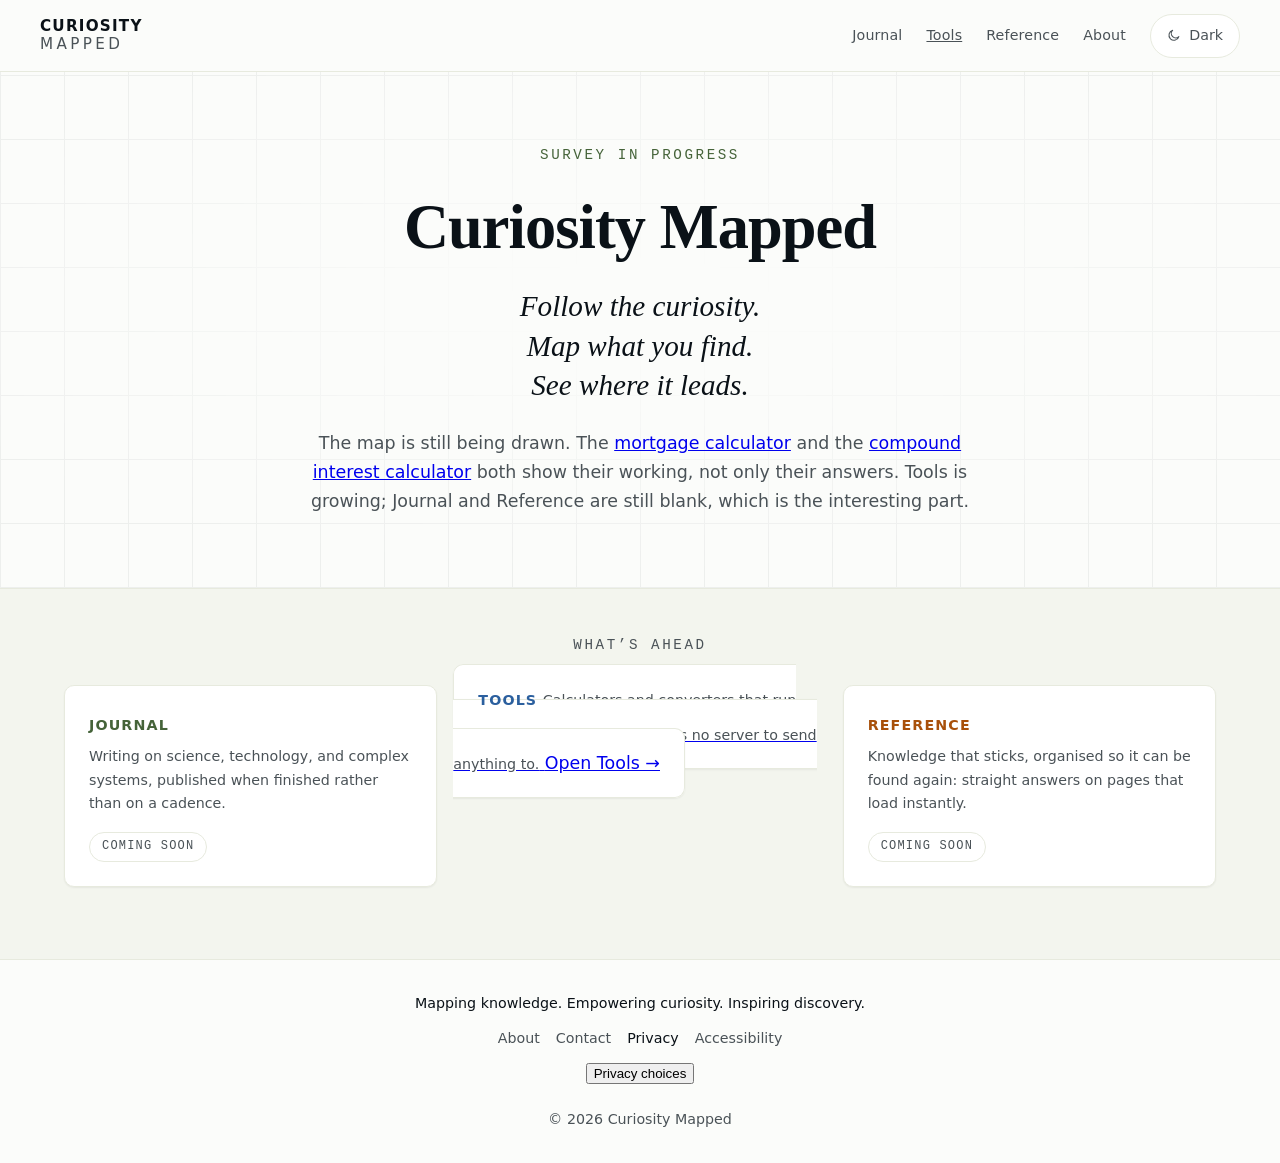
==== commit 337d2c1f: "add the compound intereste calculator" ====
--- a/docs/index.html
+++ b/docs/index.html
@@ -301,9 +301,11 @@
     </p>
 
     <p class="hero__note rise" style="--i:3">
-      The map is still being drawn. Tools has its first square on it, a
-      <a href="/tools/mortgage-calculator.html">mortgage calculator</a> that shows its
-      working. Journal and Reference are still blank, which is the interesting part.
+      The map is still being drawn. The
+      <a href="/tools/mortgage-calculator.html">mortgage calculator</a> and the
+      <a href="/tools/compound-interest-calculator.html">compound interest calculator</a>
+      both show their working, not only their answers. Tools is growing; Journal and
+      Reference are still blank, which is the interesting part.
     </p>
   </section>
 
@@ -337,7 +339,7 @@
   <div class="footer__inner">
     <p class="footer__tagline">Mapping knowledge. Empowering curiosity. Inspiring discovery.</p>
     <nav class="footer__legal" aria-label="Footer">
-      <p class="visually-hidden">Only the Privacy page is published so far; the others are coming soon.</p>
+      <p class="visually-hidden">Anything here shown as plain text rather than as a link is not yet published.</p>
       <span>About</span>
       <span>Contact</span>
       <a href="/privacy.html">Privacy</a>
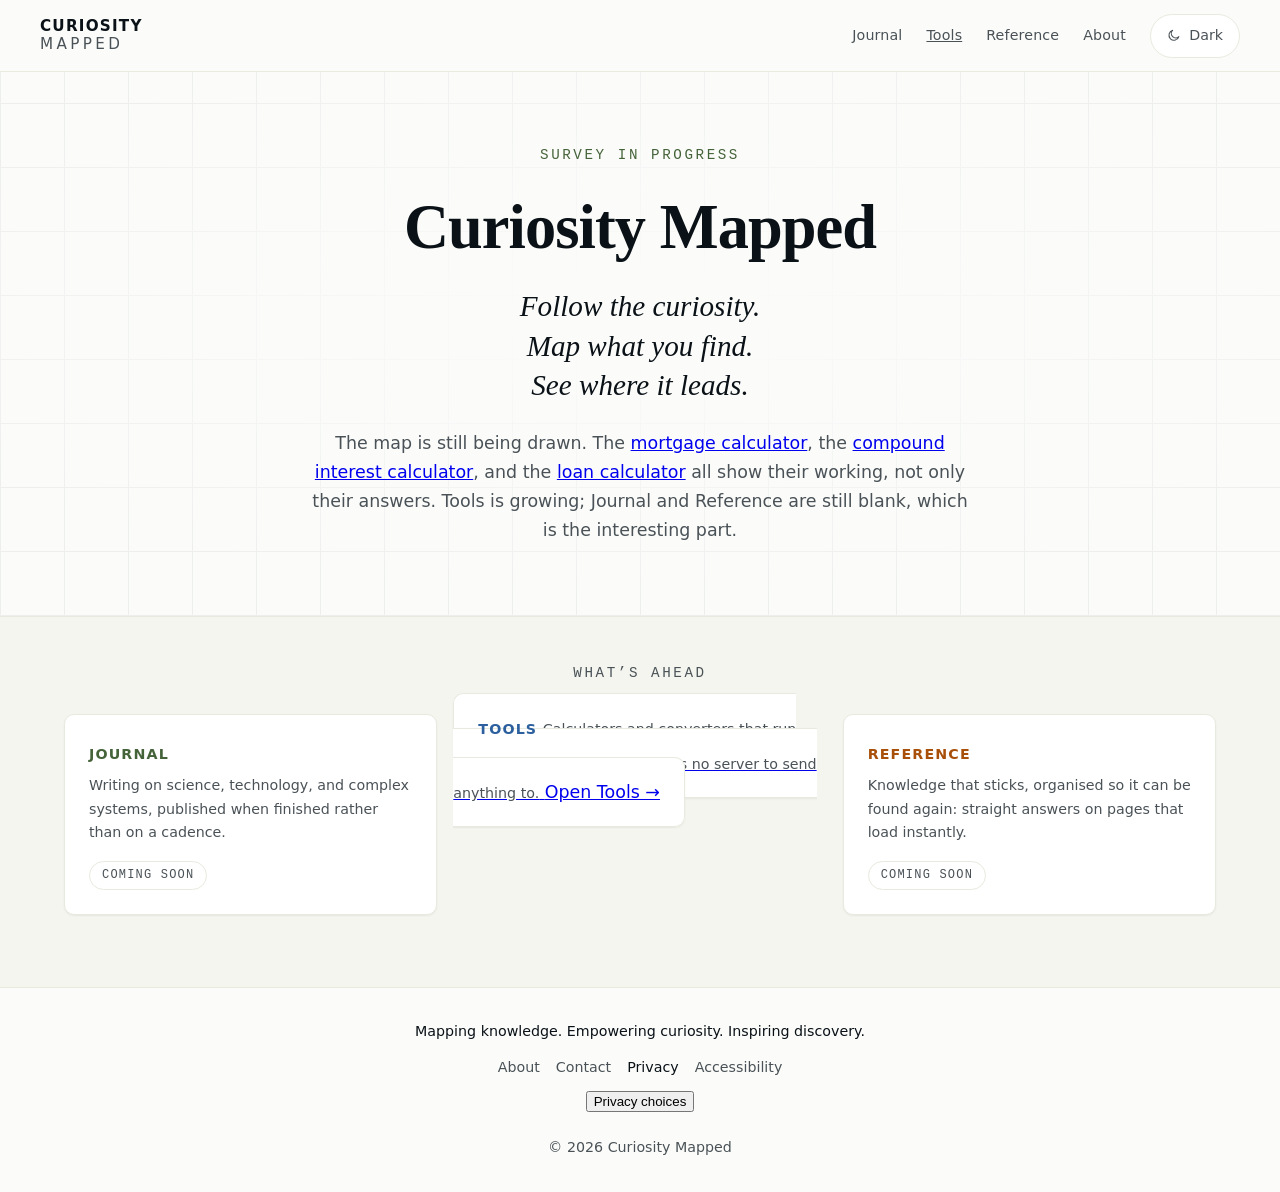
==== commit 8a9f5307: "publish the loan calculator across the site The page existed but nothing pointed at it. Four inbound" ====
--- a/docs/index.html
+++ b/docs/index.html
@@ -302,9 +302,10 @@
 
     <p class="hero__note rise" style="--i:3">
       The map is still being drawn. The
-      <a href="/tools/mortgage-calculator.html">mortgage calculator</a> and the
-      <a href="/tools/compound-interest-calculator.html">compound interest calculator</a>
-      both show their working, not only their answers. Tools is growing; Journal and
+      <a href="/tools/mortgage-calculator.html">mortgage calculator</a>, the
+      <a href="/tools/compound-interest-calculator.html">compound interest calculator</a>,
+      and the <a href="/tools/loan-calculator.html">loan calculator</a>
+      all show their working, not only their answers. Tools is growing; Journal and
       Reference are still blank, which is the interesting part.
     </p>
   </section>
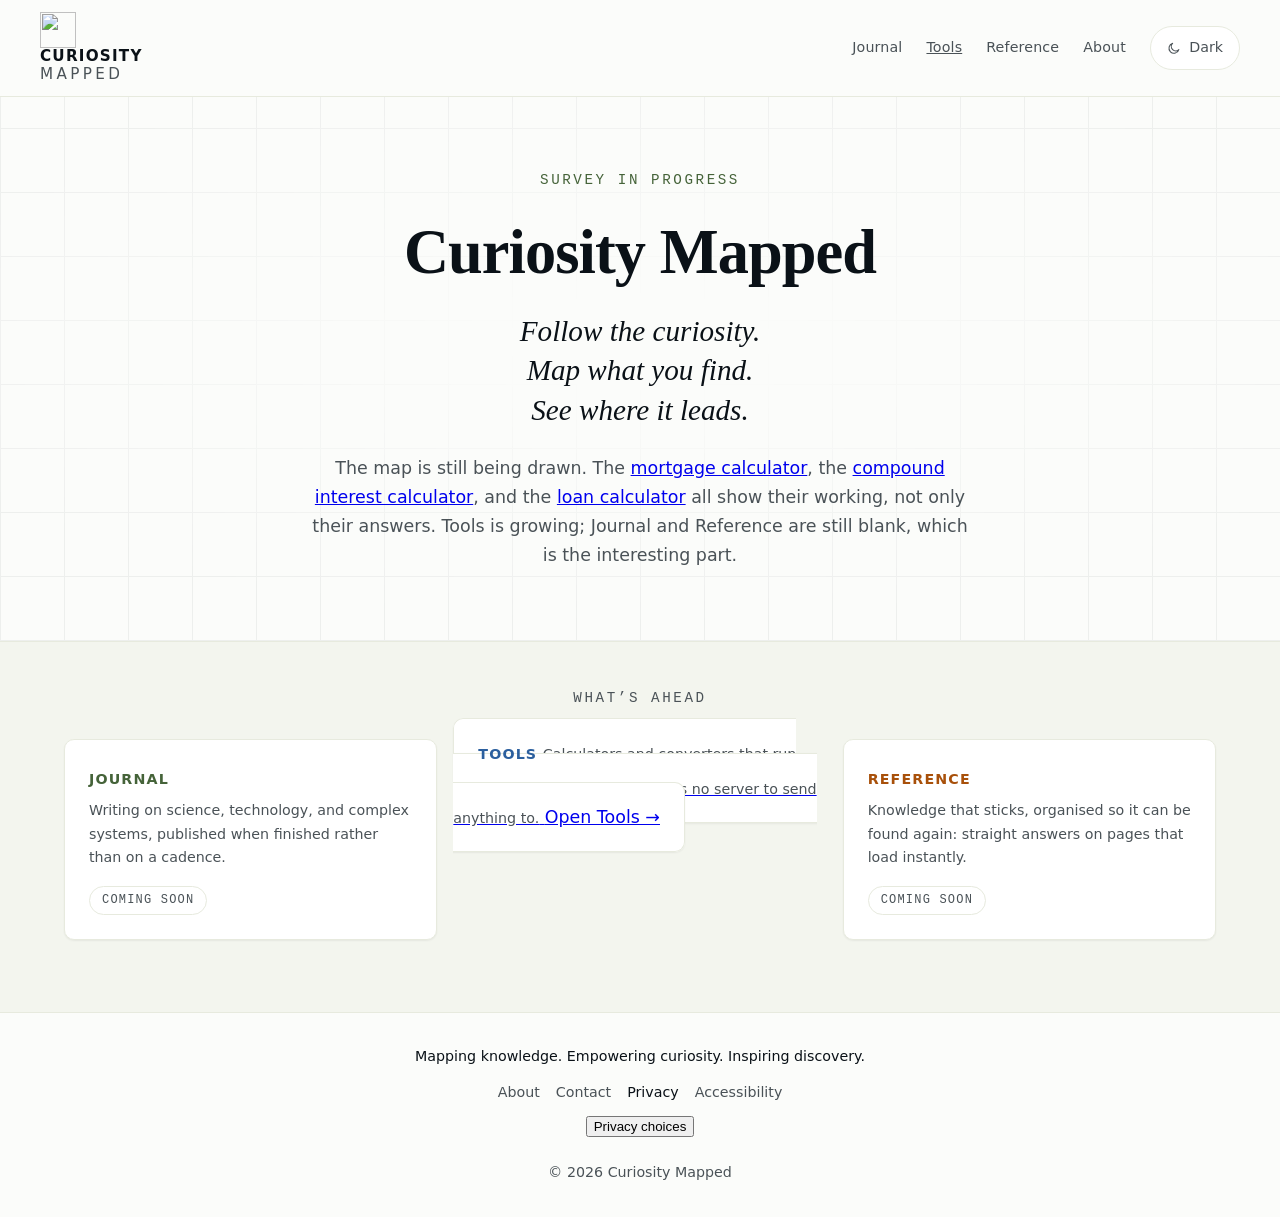
==== commit 82aef79d: "update logo assets" ====
--- a/docs/index.html
+++ b/docs/index.html
@@ -198,9 +198,10 @@
 <!-- Safe now that a 1200x630 image exists; a large-image card without one renders broken. -->
 <meta name="twitter:card" content="summary_large_image">
 
-<!-- A favicon has no cascade to inherit, so it carries its own prefers-color-scheme block. -->
-<link rel="icon" href="data:image/svg+xml,%3Csvg xmlns='http://www.w3.org/2000/svg' viewBox='0 0 32 32'%3E%3Cstyle%3E.b{fill:%23fbfcfa}.s{stroke:%23456339}.d{fill:%23456339}@media(prefers-color-scheme:dark){.b{fill:%2302090e}.s{stroke:%23b9e87f}.d{fill:%23b9e87f}}%3C/style%3E%3Crect class='b' width='32' height='32' rx='6'/%3E%3Cpath class='s' d='M6 23C12 23 12 18 17 17 22 16 22 10 26 8' fill='none' stroke-width='2.2' stroke-linecap='round'/%3E%3Ccircle class='d' cx='6' cy='23' r='2.4'/%3E%3Ccircle class='d' cx='26' cy='8' r='2.4'/%3E%3C/svg%3E">
-
+<!-- Preference order, not a fallback chain: a browser that reads SVG icons takes
+     the first and ignores the PNGs. The mark carries its own tile, so unlike the
+     wordmark it needs no light and dark variant. -->
+<link rel="icon" type="image/svg+xml" href="/assets/cm-icon.svg">
 <link rel="icon" type="image/png" sizes="32x32" href="/assets/favicon-32.png">
 <link rel="icon" type="image/png" sizes="16x16" href="/assets/favicon-16.png">
 <!-- iOS ignores rel=icon entirely and masks this into its own squircle. -->
@@ -262,8 +263,13 @@
 
 <header class="header">
   <span class="wordmark">
-    <span class="wordmark__line">Curiosity</span>
-    <span class="wordmark__line wordmark__line--wide">Mapped</span>
+    <!-- Decorative: the wordmark beside it already names the site. -->
+    <img class="wordmark__mark" src="/assets/cm-icon.svg" alt=""
+         width="36" height="36" decoding="async">
+    <span class="wordmark__text">
+      <span class="wordmark__line">Curiosity</span>
+      <span class="wordmark__line wordmark__line--wide">Mapped</span>
+    </span>
   </span>
 
   <nav class="nav" aria-label="Primary">
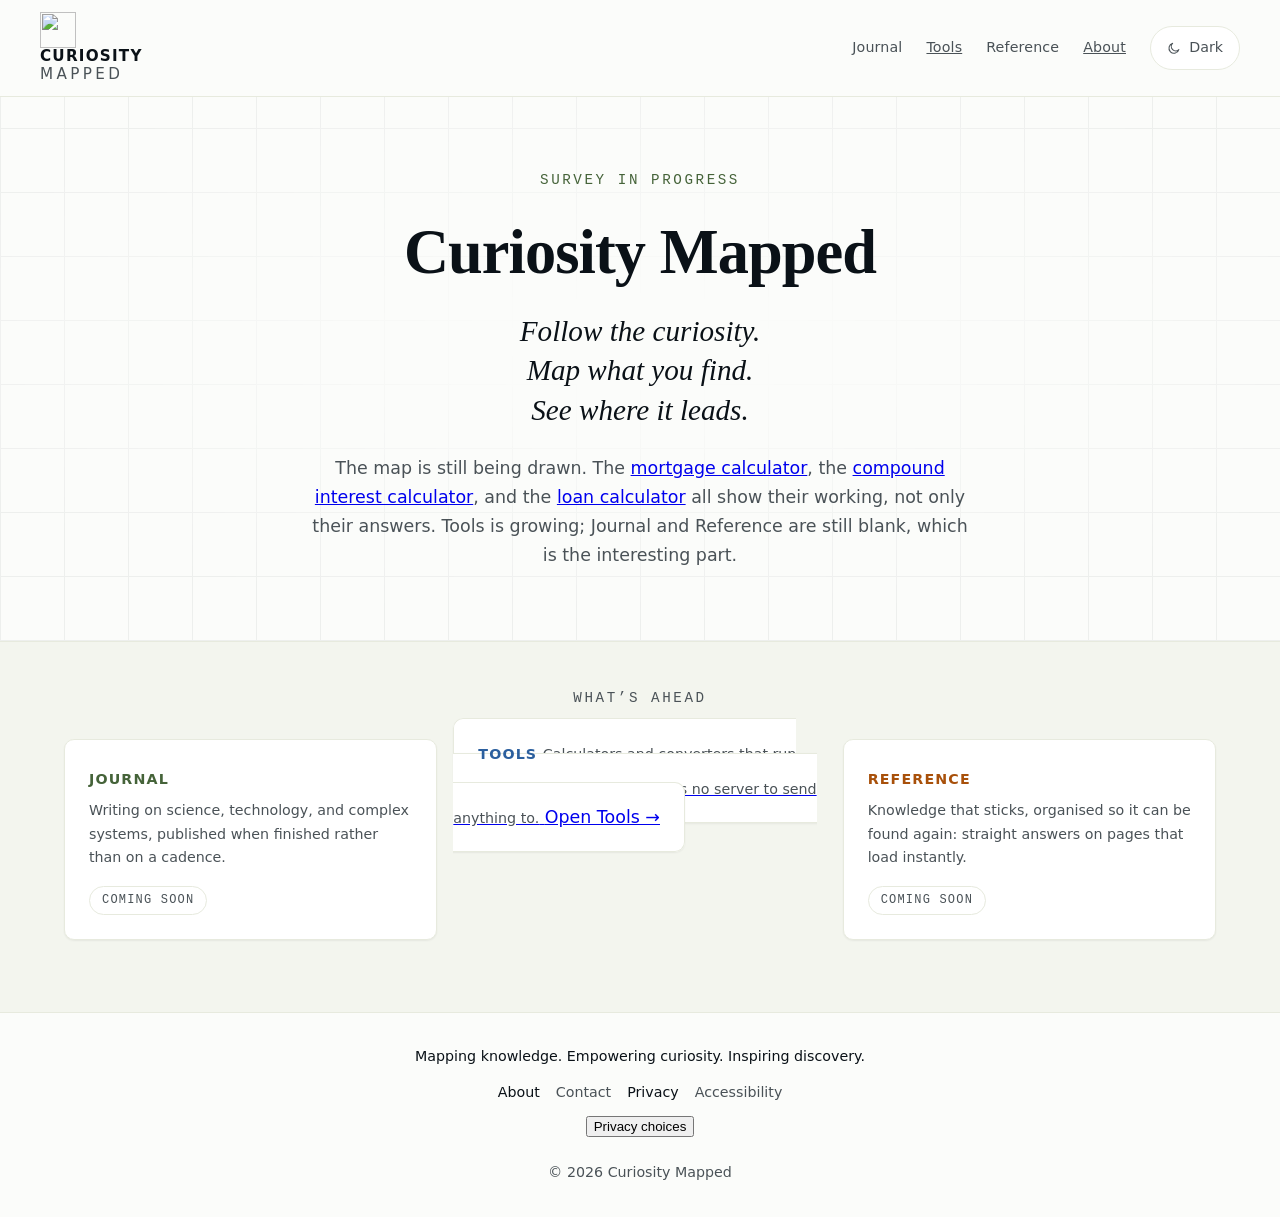
==== commit 25bbd17d: "add about page" ====
--- a/docs/index.html
+++ b/docs/index.html
@@ -278,7 +278,7 @@
       <li><span class="nav__item">Journal</span></li>
       <li><a class="nav__item nav__item--link" href="/tools/">Tools</a></li>
       <li><span class="nav__item">Reference</span></li>
-      <li><span class="nav__item">About</span></li>
+      <li><a class="nav__item nav__item--link" href="/about.html">About</a></li>
     </ul>
   </nav>
 
@@ -347,7 +347,7 @@
     <p class="footer__tagline">Mapping knowledge. Empowering curiosity. Inspiring discovery.</p>
     <nav class="footer__legal" aria-label="Footer">
       <p class="visually-hidden">Anything here shown as plain text rather than as a link is not yet published.</p>
-      <span>About</span>
+      <a href="/about.html">About</a>
       <span>Contact</span>
       <a href="/privacy.html">Privacy</a>
       <span>Accessibility</span>
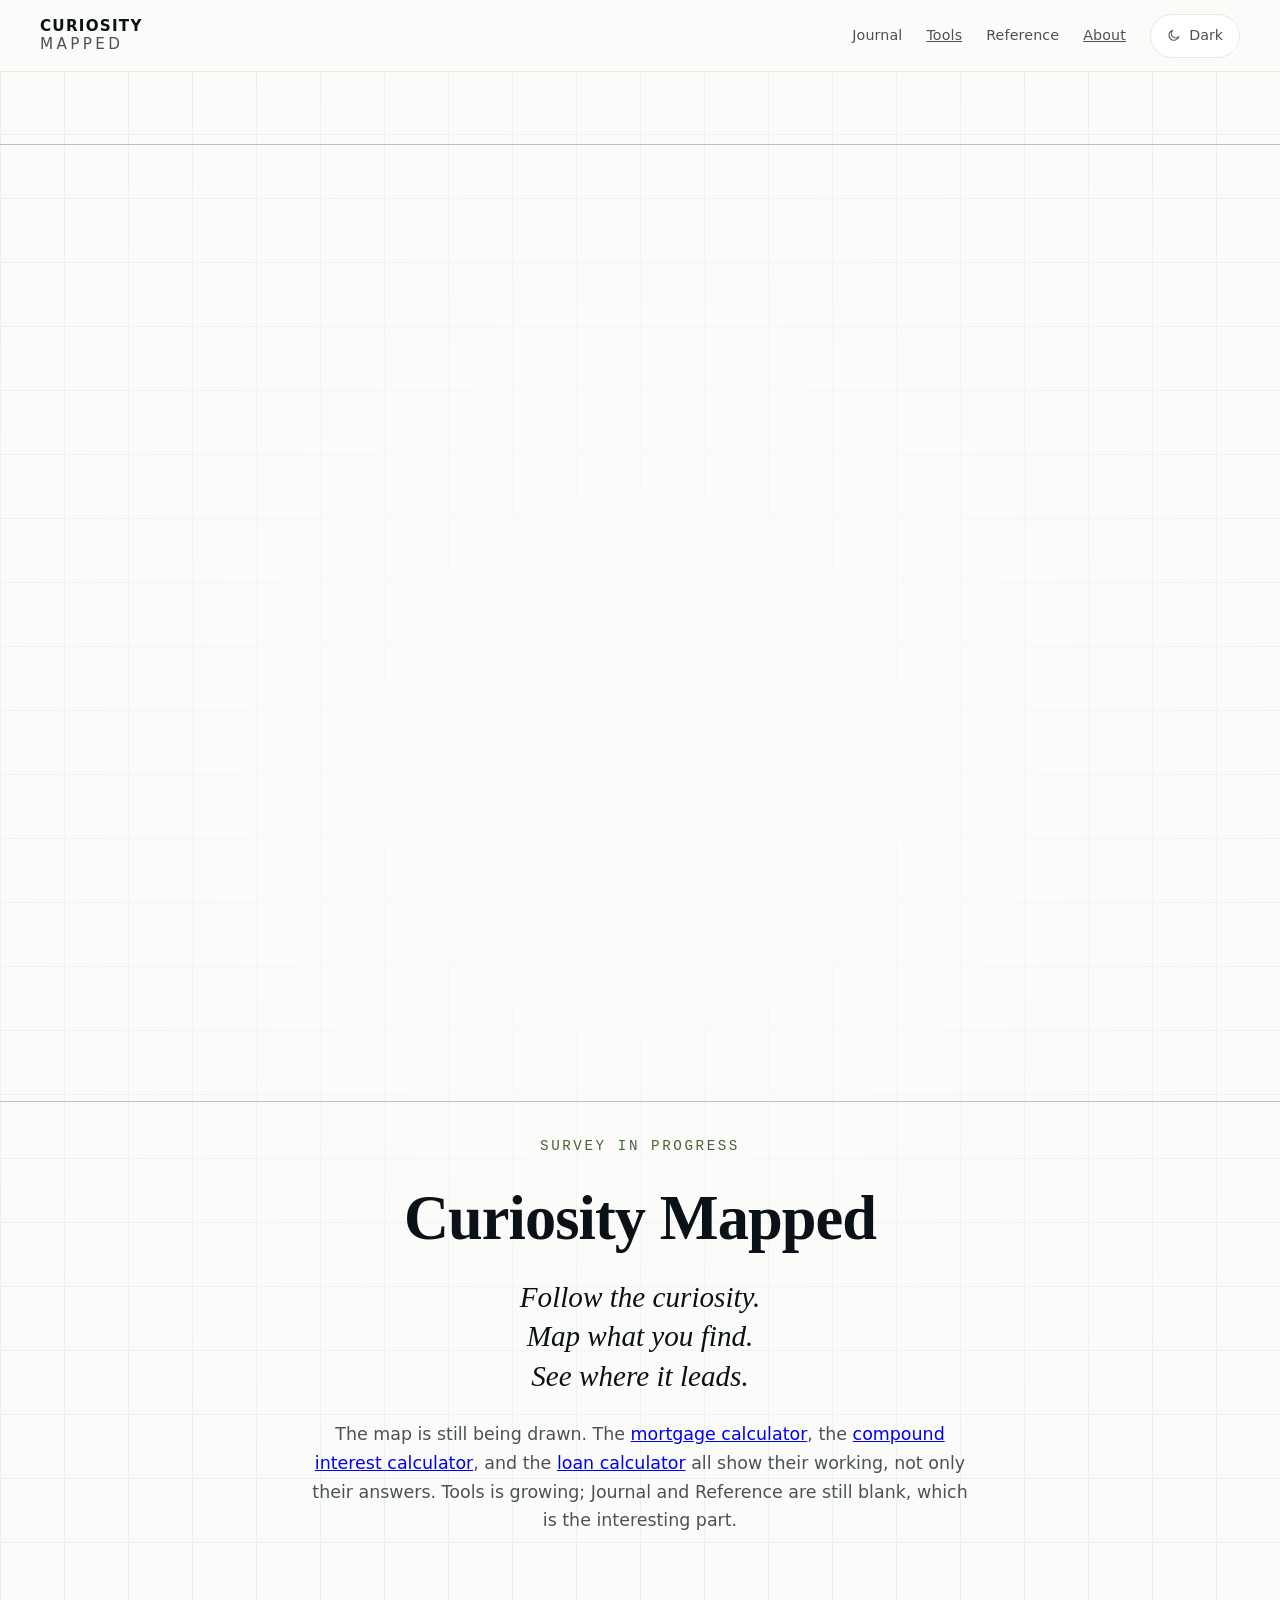
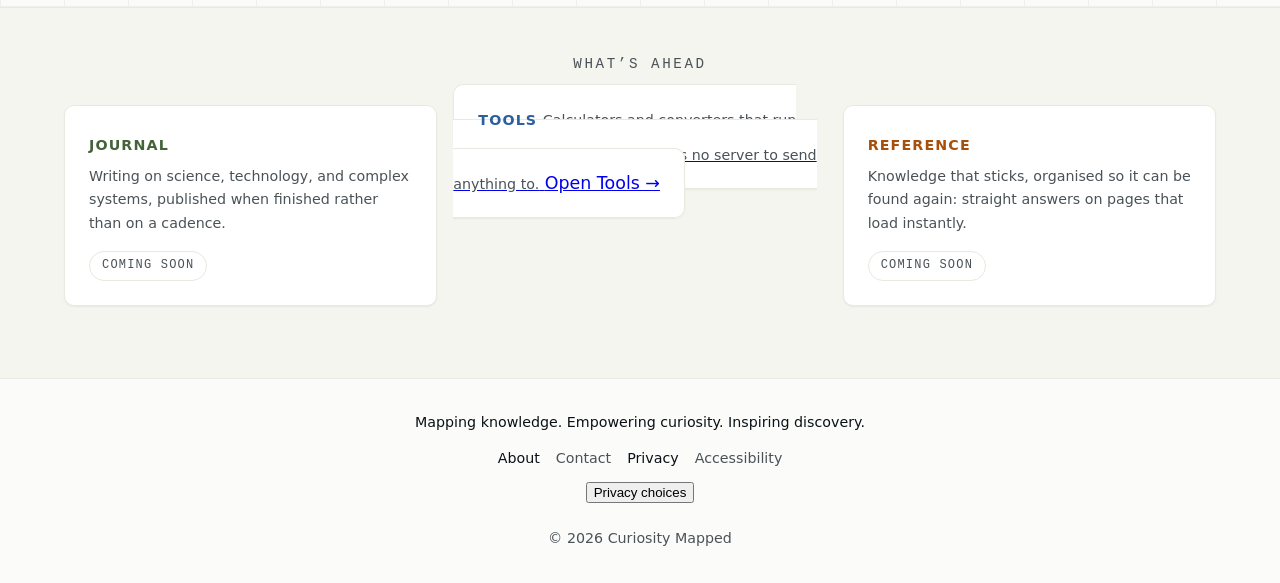
==== commit 531bf7b0: "update assets" ====
--- a/docs/index.html
+++ b/docs/index.html
@@ -190,8 +190,8 @@
 <meta property="og:url" content="https://curiositymapped.com/">
 <meta property="og:locale" content="en_US">
 <!-- Absolute by requirement: crawlers do not resolve relative og:image URLs. -->
-<meta property="og:image" content="https://curiositymapped.com/assets/og.png">
-<meta property="og:image:type" content="image/png">
+<meta property="og:image" content="https://curiositymapped.com/assets/og.jpg">
+<meta property="og:image:type" content="image/jpeg">
 <meta property="og:image:width" content="1200">
 <meta property="og:image:height" content="630">
 <meta property="og:image:alt" content="Curiosity Mapped: follow the curiosity, map what you find, see where it leads.">
@@ -201,11 +201,11 @@
 <!-- Preference order, not a fallback chain: a browser that reads SVG icons takes
      the first and ignores the PNGs. The mark carries its own tile, so unlike the
      wordmark it needs no light and dark variant. -->
-<link rel="icon" type="image/svg+xml" href="/assets/cm-icon.svg">
-<link rel="icon" type="image/png" sizes="32x32" href="/assets/favicon-32.png">
-<link rel="icon" type="image/png" sizes="16x16" href="/assets/favicon-16.png">
+<link rel="icon" type="image/svg+xml" href="/assets/cm-icon.svg?v=2">
+<link rel="icon" type="image/png" sizes="32x32" href="/assets/favicon-32.png?v=2">
+<link rel="icon" type="image/png" sizes="16x16" href="/assets/favicon-16.png?v=2">
 <!-- iOS ignores rel=icon entirely and masks this into its own squircle. -->
-<link rel="apple-touch-icon" sizes="180x180" href="/assets/apple-touch-icon.png">
+<link rel="apple-touch-icon" sizes="180x180" href="/assets/apple-touch-icon.png?v=2">
 <link rel="manifest" href="/site.webmanifest">
 
 <script>
@@ -264,8 +264,7 @@
 <header class="header">
   <span class="wordmark">
     <!-- Decorative: the wordmark beside it already names the site. -->
-    <img class="wordmark__mark" src="/assets/cm-icon.svg" alt=""
-         width="36" height="36" decoding="async">
+    <span class="wordmark__mark" aria-hidden="true"></span>
     <span class="wordmark__text">
       <span class="wordmark__line">Curiosity</span>
       <span class="wordmark__line wordmark__line--wide">Mapped</span>
@@ -295,6 +294,25 @@
 <main id="main" tabindex="-1">
   <section class="hero" aria-labelledby="hero-title">
     <div class="hero__sweep" aria-hidden="true"></div>
+
+    <!-- Decorative: the title below names the site. Not lazy, since this is the
+         largest thing on the page. The dark source is keyed to the OS scheme here
+         and re-pointed by js/main.js when a stored theme choice disagrees. -->
+    <div class="hero__art brand-art">
+      <picture>
+        <source data-theme-source="dark" media="(prefers-color-scheme: dark)"
+                srcset="/assets/brand/hero-dark-640.webp 640w,
+                        /assets/brand/hero-dark-1024.webp 1024w,
+                        /assets/brand/hero-dark-1440.webp 1440w"
+                sizes="(min-width: 36rem) 30rem, 90vw" width="1440" height="1036">
+        <img src="/assets/brand/hero-light-1024.webp"
+             srcset="/assets/brand/hero-light-640.webp 640w,
+                     /assets/brand/hero-light-1024.webp 1024w,
+                     /assets/brand/hero-light-1440.webp 1440w"
+             sizes="(min-width: 36rem) 30rem, 90vw" width="1440" height="958"
+             alt="" decoding="async" fetchpriority="high">
+      </picture>
+    </div>
 
     <p class="hero__kicker rise" style="--i:0">Survey in progress</p>
 
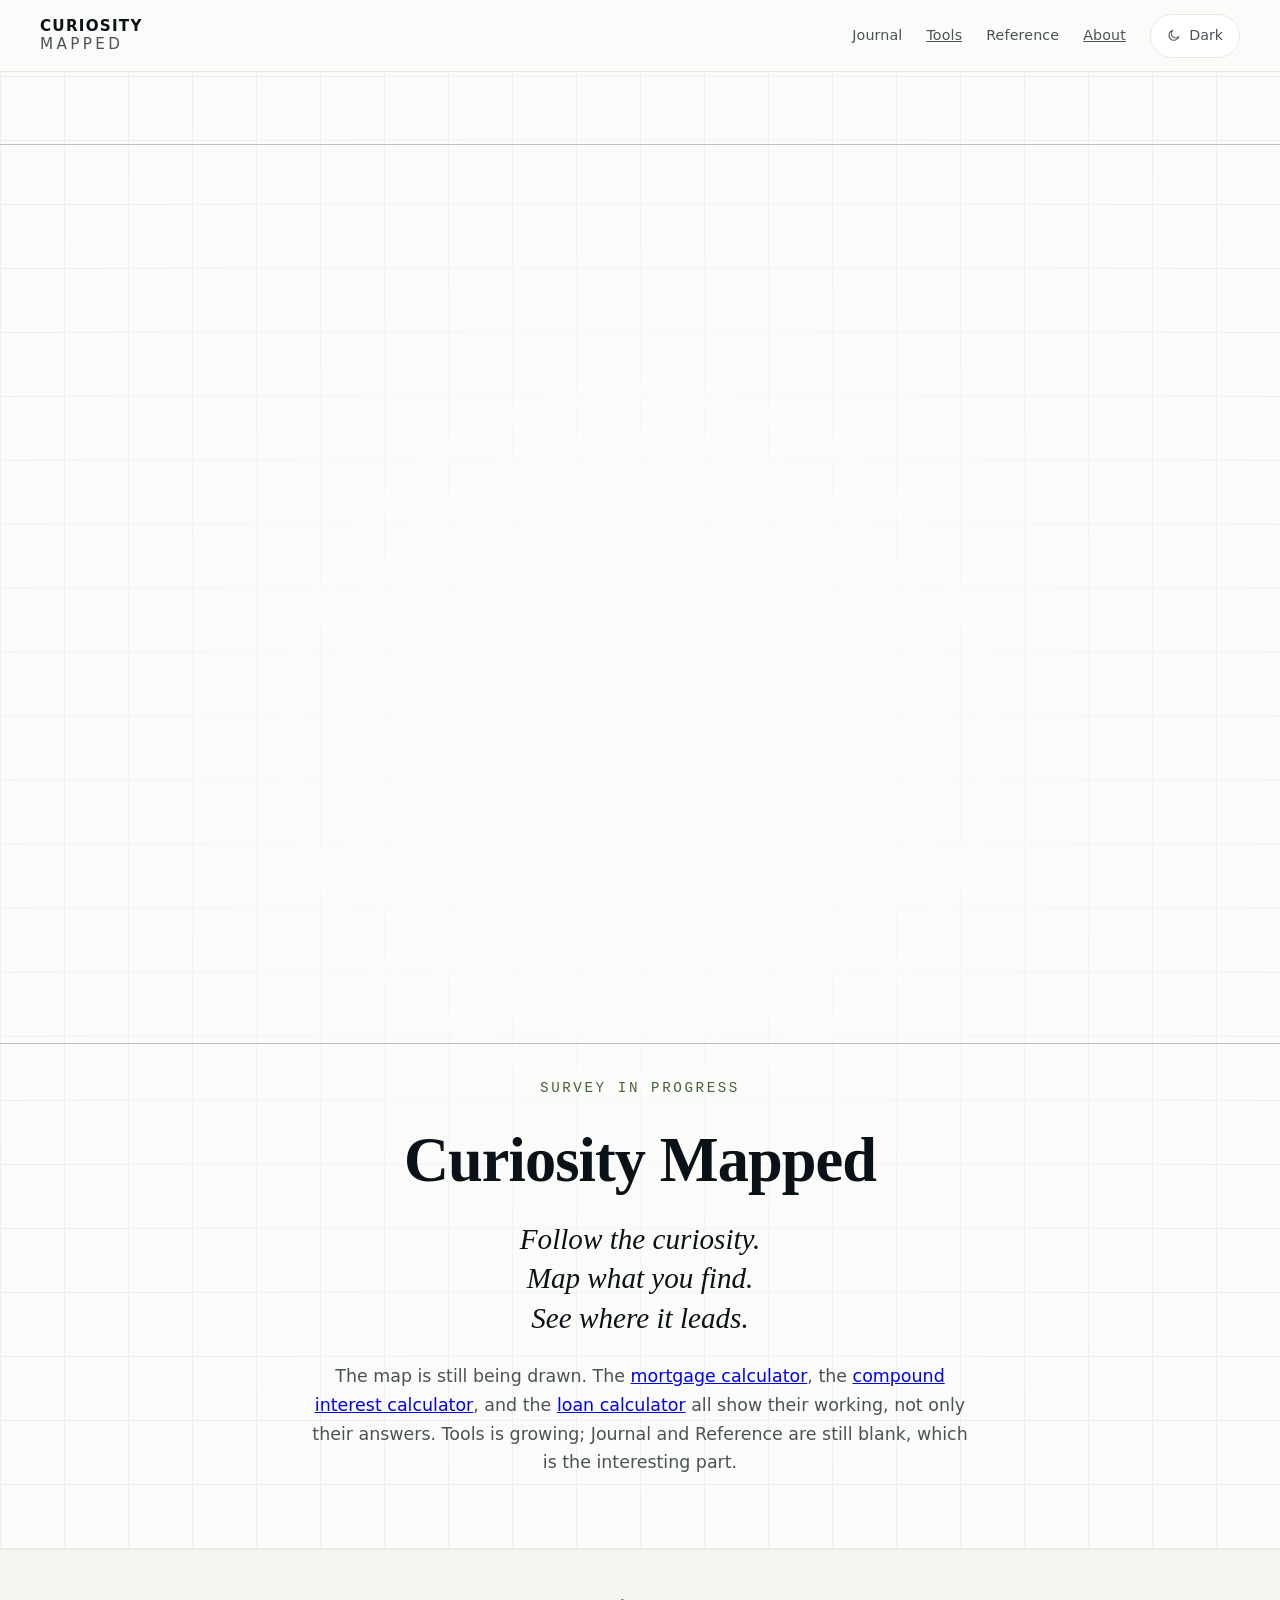
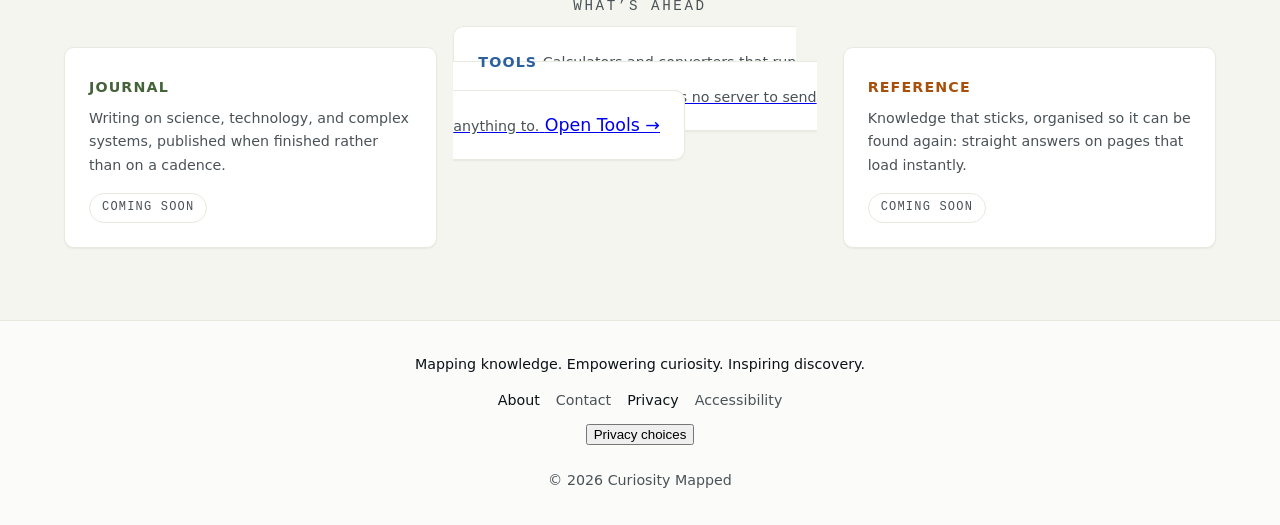
==== commit ada0af95: "update brand assets to the v5 kit" ====
--- a/docs/index.html
+++ b/docs/index.html
@@ -201,11 +201,11 @@
 <!-- Preference order, not a fallback chain: a browser that reads SVG icons takes
      the first and ignores the PNGs. The mark carries its own tile, so unlike the
      wordmark it needs no light and dark variant. -->
-<link rel="icon" type="image/svg+xml" href="/assets/cm-icon.svg?v=2">
-<link rel="icon" type="image/png" sizes="32x32" href="/assets/favicon-32.png?v=2">
-<link rel="icon" type="image/png" sizes="16x16" href="/assets/favicon-16.png?v=2">
+<link rel="icon" type="image/svg+xml" href="/assets/cm-icon.svg?v=4">
+<link rel="icon" type="image/png" sizes="32x32" href="/assets/favicon-32.png?v=4">
+<link rel="icon" type="image/png" sizes="16x16" href="/assets/favicon-16.png?v=4">
 <!-- iOS ignores rel=icon entirely and masks this into its own squircle. -->
-<link rel="apple-touch-icon" sizes="180x180" href="/assets/apple-touch-icon.png?v=2">
+<link rel="apple-touch-icon" sizes="180x180" href="/assets/apple-touch-icon.png?v=4">
 <link rel="manifest" href="/site.webmanifest">
 
 <script>
@@ -304,12 +304,12 @@
                 srcset="/assets/brand/hero-dark-640.webp 640w,
                         /assets/brand/hero-dark-1024.webp 1024w,
                         /assets/brand/hero-dark-1440.webp 1440w"
-                sizes="(min-width: 36rem) 30rem, 90vw" width="1440" height="1036">
+                sizes="(min-width: 36rem) 30rem, 90vw" width="1440" height="900">
         <img src="/assets/brand/hero-light-1024.webp"
              srcset="/assets/brand/hero-light-640.webp 640w,
                      /assets/brand/hero-light-1024.webp 1024w,
                      /assets/brand/hero-light-1440.webp 1440w"
-             sizes="(min-width: 36rem) 30rem, 90vw" width="1440" height="958"
+             sizes="(min-width: 36rem) 30rem, 90vw" width="1440" height="900"
              alt="" decoding="async" fetchpriority="high">
       </picture>
     </div>
